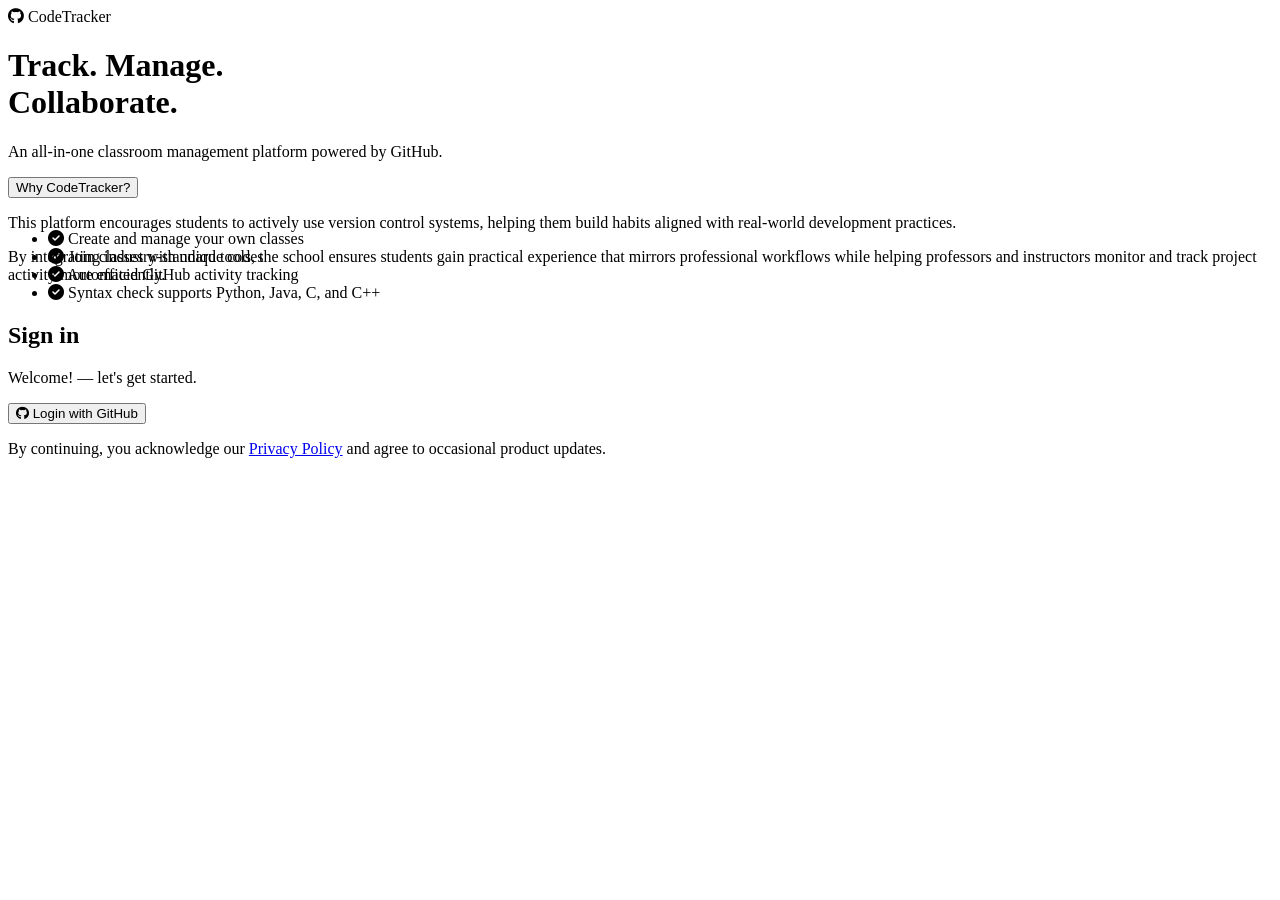
==== index.html @ a5e819ac "adding a langauge restriction python and java" ====
<!DOCTYPE html>
<html lang="en">
<head>
  <meta charset="UTF-8">
  <meta name="viewport" content="width=device-width, initial-scale=1.0">
  <title>CodeTracker — Sign In</title>
  <link rel="icon" type="image/png" href="/frontend/asset/git.png">
  <link rel="stylesheet" href="frontend/css/style.css">
  <link rel="stylesheet" href="https://cdnjs.cloudflare.com/ajax/libs/font-awesome/6.5.0/css/all.min.css">
</head>
<body>
  <div class="login-page">
    <!-- Left panel — branding -->
    <div class="brand-panel">
      <div class="brand-inner">
        <div class="brand-logo">
          <i class="fab fa-github"></i>
          <span>CodeTracker</span>
        </div>
        <h1 class="brand-heading">Track. Manage.<br>Collaborate.</h1>
        <p class="brand-sub">An all-in-one classroom management platform powered by GitHub.</p>
        <section class="platform-note" id="platformNote" data-expanded="false">
          <button class="note-toggle" id="platformNoteToggle" type="button" aria-expanded="false" aria-controls="platformNoteBody">
            <span class="note-title">Why CodeTracker?</span>
            <span class="note-state" aria-hidden="true"></span>
          </button>
          <div class="note-body" id="platformNoteBody" aria-hidden="true">
            <div class="note-body-inner">
              <p>
                This platform encourages students to actively use version control systems, helping them build habits aligned with real-world development practices.
              </p>
              <p>
                By integrating industry-standard tools, the school ensures students gain practical experience that mirrors professional workflows while helping professors and instructors monitor and track project activity more efficiently.
              </p>
            </div>  
          </div>
        </section>
        <ul class="feature-list">
          <li><i class="fa-solid fa-circle-check"></i> Create and manage your own classes</li>
          <li><i class="fa-solid fa-circle-check"></i> Join classes with unique codes</li>
          <li><i class="fa-solid fa-circle-check"></i> Automated GitHub activity tracking</li>
          <li><i class="fa-solid fa-circle-check"></i> Syntax check supports Python, Java, C, and C++</li>
        </ul>
      </div>
    </div>

    <!-- Right panel — sign-in form -->
    <div class="login-container">
      <div class="login-box">
        <h2>Sign in</h2>
        <p class="login-sub">Welcome! — let's get started.</p>

        <button id="githubLogin" class="github-btn">
          <i class="fab fa-github"></i> Login with GitHub
        </button>

        <p class="below">By continuing, you acknowledge our <a class="policy-link" href="/privacy/" target="_self" rel="noopener noreferrer">Privacy Policy</a> and agree to occasional product updates.</p>
      </div>
    </div>
  </div>
  <script src="frontend/script/api-client.js"></script>
  <script src="frontend/script/script.js"></script>
</body>
</html>
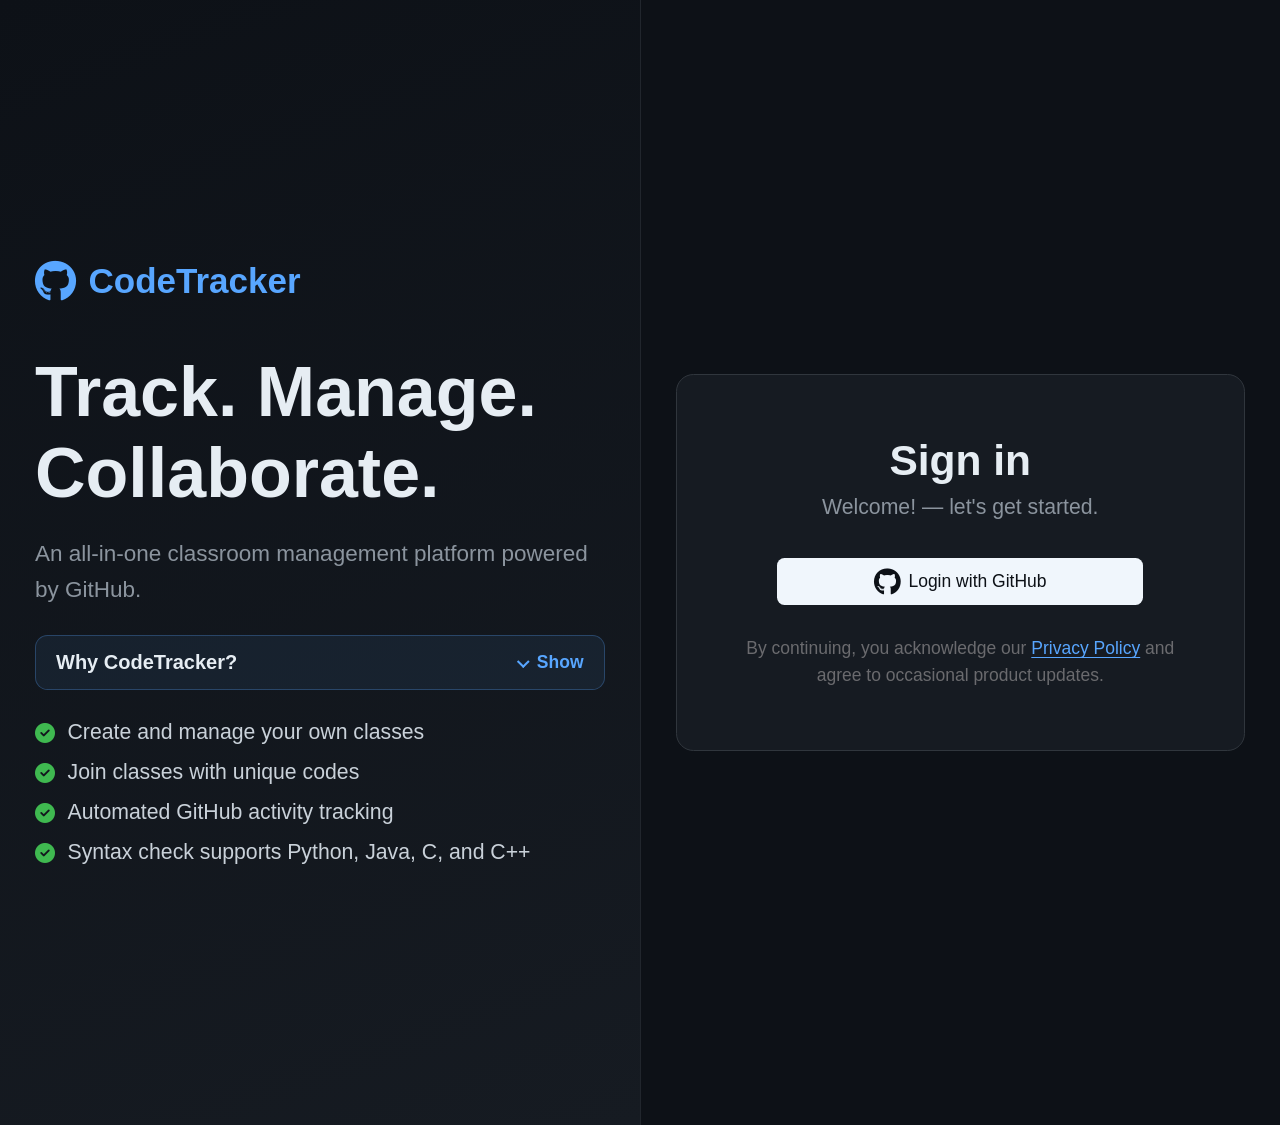
==== commit 3e600805: "Add shared theme variables" ====
--- a/index.html
+++ b/index.html
@@ -5,6 +5,7 @@
   <meta name="viewport" content="width=device-width, initial-scale=1.0">
   <title>CodeTracker — Sign In</title>
   <link rel="icon" type="image/png" href="/frontend/asset/git.png">
+  <link rel="stylesheet" href="frontend/css/theme.css">
   <link rel="stylesheet" href="frontend/css/style.css">
   <link rel="stylesheet" href="https://cdnjs.cloudflare.com/ajax/libs/font-awesome/6.5.0/css/all.min.css">
 </head>
--- a/frontend/css/theme.css
+++ b/frontend/css/theme.css
@@ -0,0 +1,35 @@
+/* Shared colors used across CodeTracker */
+:root {
+  color-scheme: dark;
+
+  --color-page: #0d1117;
+  --color-surface: #161b22;
+  --color-surface-hover: #21262d;
+  --color-border: #30363d;
+
+  --color-text: #c9d1d9;
+  --color-heading: #e6edf3;
+  --color-muted: #8b949e;
+
+  --color-primary: #58a6ff;
+  --color-primary-hover: #79c0ff;
+  --color-success: #3fb950;
+}
+
+/* Light-mode colors */
+html[data-theme="light"] {
+  color-scheme: light;
+
+  --color-page: #f6f8fa;
+  --color-surface: #ffffff;
+  --color-surface-hover: #f0f2f4;
+  --color-border: #d0d7de;
+
+  --color-text: #24292f;
+  --color-heading: #1f2328;
+  --color-muted: #57606a;
+
+  --color-primary: #0969da;
+  --color-primary-hover: #0550ae;
+  --color-success: #1a7f37;
+}
--- a/frontend/css/style.css
+++ b/frontend/css/style.css
@@ -0,0 +1,464 @@
+* {
+    max-width: 100%;
+}
+
+html {
+  overflow-x: hidden;
+  zoom: 1.25;
+}
+/* ── Reset & Base ────────────────────────────────────────────────── */
+*, *::before, *::after { box-sizing: border-box; margin: 0; padding: 0; }
+
+/* Disable drag/highlight text selection across the app */
+* {
+  -webkit-user-select: none;
+  user-select: none;
+}
+
+input, textarea, select, [contenteditable="true"] {
+  -webkit-user-select: text;
+  user-select: text;
+}
+
+body {
+  font-family: -apple-system, BlinkMacSystemFont, 'Segoe UI', Roboto, Oxygen, Ubuntu, Cantarell, sans-serif;
+  background: #0d1117;
+  color: #c9d1d9;
+  min-height: 100vh;
+  font-size: 19px;
+  min-width: 320px;
+  /* ✅ Stop random horizontal scroll on all devices */
+  overflow-x: hidden;
+}
+
+/* ── Page layout — two-panel split ───────────────────────────────── */
+.login-page {
+  display: flex;
+  min-height: 100vh;
+  min-width: 0;
+}
+
+/* ── Left brand panel ────────────────────────────────────────────── */
+.brand-panel {
+  flex: 1;
+  background: linear-gradient(160deg, #0d1117 0%, #161b22 100%);
+  display: flex;
+  align-items: center;
+  justify-content: center;
+  padding: 64px 56px;
+  border-right: 1px solid #21262d;
+  min-width: 0;
+}
+
+.brand-inner { max-width: 560px; }
+
+.brand-logo {
+  display: flex;
+  align-items: center;
+  gap: 10px;
+  font-size: 28px;
+  font-weight: 700;
+  color: #58a6ff;
+  margin-bottom: 40px;
+}
+
+.brand-logo i { font-size: 34px; }
+
+.brand-heading {
+  font-size: 56px;
+  font-weight: 800;
+  line-height: 1.15;
+  color: #e6edf3;
+  margin-bottom: 18px;
+}
+
+.brand-sub {
+  font-size: 18px;
+  color: #8b949e;
+  line-height: 1.6;
+  margin-bottom: 22px;
+}
+
+.platform-note {
+  background: rgba(88, 166, 255, 0.08);
+  border: 1px solid rgba(88, 166, 255, 0.28);
+  border-radius: 10px;
+  padding: 0;
+  margin-bottom: 24px;
+  overflow: hidden;
+}
+
+.note-toggle {
+  appearance: none;
+  width: 100%;
+  background: transparent;
+  border: 0;
+  list-style: none;
+  cursor: pointer;
+  display: flex;
+  align-items: center;
+  justify-content: space-between;
+  gap: 12px;
+  padding: 12px 16px;
+  user-select: none;
+  text-align: left;
+}
+
+.note-toggle:hover {
+  background: rgba(88, 166, 255, 0.06);
+}
+
+.note-toggle:focus-visible {
+  outline: 2px solid #58a6ff;
+  outline-offset: -2px;
+}
+
+.note-title {
+  font-size: 16px;
+  font-weight: 600;
+  color: #e6edf3;
+}
+
+.note-state::after {
+  content: "Show";
+  font-size: 14px;
+  font-weight: 600;
+  color: #58a6ff;
+}
+
+.note-state {
+  display: inline-flex;
+  align-items: center;
+  gap: 8px;
+}
+
+.note-state::before {
+  content: "";
+  width: 7px;
+  height: 7px;
+  border-right: 2px solid #58a6ff;
+  border-bottom: 2px solid #58a6ff;
+  transform: rotate(45deg) translateY(-1px);
+  transition: transform 0.28s ease;
+}
+
+.platform-note[data-expanded="true"] .note-state::after {
+  content: "Hide";
+}
+
+.platform-note[data-expanded="true"] .note-state::before {
+  transform: rotate(225deg) translateY(-1px);
+}
+
+.note-body {
+  max-height: 0;
+  overflow: hidden;
+  transition: max-height 0.28s ease;
+}
+
+.note-body-inner {
+  overflow: hidden;
+  padding: 0 16px 0;
+  border-top: 1px solid rgba(88, 166, 255, 0.2);
+  opacity: 0;
+  transform: translateY(-4px);
+  transition: opacity 0.2s ease, transform 0.28s ease, padding 0.28s ease;
+}
+
+.platform-note[data-expanded="true"] .note-body-inner {
+  opacity: 1;
+  transform: translateY(0);
+  padding: 0 16px 14px;
+}
+
+.note-body-inner p {
+  font-size: 18px;
+  line-height: 1.65;
+  color: #c9d1d9;
+}
+
+.note-body-inner p + p {
+  margin-top: 10px;
+}
+
+.feature-list {
+  list-style: none;
+  display: flex;
+  flex-direction: column;
+  gap: 12px;
+}
+
+.feature-list li {
+  display: flex;
+  align-items: center;
+  gap: 10px;
+  font-size: 17px;
+  color: #c9d1d9;
+}
+
+.feature-list i { color: #3fb950; font-size: 16px; flex-shrink: 0; }
+
+/* ── Right login panel ───────────────────────────────────────────── */
+.login-container {
+  flex: 1;
+  display: flex;
+  align-items: center;
+  justify-content: center;
+  min-width: 0;
+  min-height: 100vh;
+  padding: 64px 40px;
+}
+
+.login-box {
+  width: 100%;
+  max-width: min(520px, calc(100vw - 80px));
+  background: #161b22;
+  border: 1px solid #30363d;
+  border-radius: 14px;
+  padding: 50px 44px;
+  text-align: center;
+  margin: auto;
+}
+
+.login-box h2 {
+  font-size: 34px;
+  font-weight: 700;
+  color: #e6edf3;
+  margin-bottom: 8px;
+}
+
+.login-sub {
+  font-size: 17px;
+  color: #8b949e;
+  margin-bottom: 30px;
+}
+
+/* ── Buttons ─────────────────────────────────────────────────────── */
+.github-btn {
+  display: flex;
+  align-items: center;
+  justify-content: center;
+
+  margin: 0 auto;   /* 👈 THIS centers the button */
+
+  gap: 6px;
+  width: 80%;
+  padding: 8px 12px;
+  background: #f0f6fc;
+  color: #0d1117;
+  border: none;
+  border-radius: 6px;
+  font-size: 14px;
+  font-weight: 500;
+  cursor: pointer;
+  transition: background 0.2s;
+}
+.github-btn i { font-size: 22px; }
+.github-btn:hover { background: #d1d9e0; }
+
+.below {
+  margin-top: 24px;
+  font-size: 14px;
+  color: #b5b1b187;
+  line-height: 1.5;
+}
+
+.policy-link {
+  color: #58a6ff;
+  text-decoration: underline;
+  text-underline-offset: 2px;
+}
+
+.policy-link:hover {
+  color: #79c0ff;
+}
+
+.policy-link:focus-visible {
+  outline: 2px solid #58a6ff;
+  outline-offset: 2px;
+  border-radius: 2px;
+}
+
+/* ── Responsive ──────────────────────────────────────────────────── */
+
+/* Tablet — stack panels */
+/* ── Responsive ──────────────────────────────────────────────────── */
+
+/* ✅ Large tablets / half screen desktop window */
+@media (max-width: 1100px) {
+    .brand-panel {
+        padding: 48px 36px;
+    }
+
+    .brand-heading {
+        font-size: 46px;
+    }
+
+    .login-box {
+        padding: 42px 36px;
+    }
+}
+
+/* ✅ Tablets / small laptops */
+@media (max-width: 900px) {
+  .login-page { flex-direction: column; }
+
+  .brand-panel {
+    border-right: none;
+    border-bottom: 1px solid #21262d;
+    padding: 42px 28px;
+    flex: unset;
+    min-height: auto;
+  }
+
+  .brand-inner { max-width: 100%; text-align: center; }
+
+  .brand-logo {
+    justify-content: center;
+    margin-bottom: 28px;
+  }
+
+  .brand-heading { font-size: 38px; }
+
+  .brand-sub { font-size: 16px; }
+
+  .feature-list { align-items: center; }
+
+  .platform-note {
+    text-align: left;
+    margin-left: auto;
+    margin-right: auto;
+    max-width: 620px;
+  }
+
+  .login-container {
+    padding: 42px 28px;
+    flex: unset;
+    min-height: auto;
+  }
+
+  .login-box {
+    max-width: 520px;
+    padding: 40px 32px;
+  }
+
+  .login-box h2 { font-size: 30px; }
+
+  .login-sub { font-size: 16px; }
+}
+
+@media (max-height: 820px) and (min-width: 901px) {
+  .login-container {
+    min-height: auto;
+    padding-top: 40px;
+    padding-bottom: 40px;
+  }
+
+  .login-box {
+    padding-top: 40px;
+    padding-bottom: 40px;
+  }
+}
+
+/* ✅ Large phones */
+@media (max-width: 620px) {
+    .brand-heading { font-size: 34px; }
+
+    .brand-sub { font-size: 17px; }
+
+    .note-body-inner p {
+        font-size: 17px;
+    }
+
+    .login-box {
+        padding: 36px 28px;
+    }
+
+    .github-btn {
+        width: 100%;
+    }
+}
+
+/* ✅ Small phones */
+@media (max-width: 480px) {
+  .brand-panel { padding: 24px 16px; }
+
+  .brand-logo {
+    font-size: 22px;
+    gap: 8px;
+    margin-bottom: 22px;
+  }
+  .brand-logo i { font-size: 26px; }
+
+  .brand-heading { font-size: 30px; }
+  .brand-sub { font-size: 16px; }
+
+  .feature-list li {
+    font-size: 17px;
+  }
+
+  .note-title { font-size: 16px; }
+  .note-body-inner p { font-size: 16px; }
+
+  .login-container { padding: 32px 16px; }
+
+  .login-box {
+    padding: 30px 20px;
+    border-radius: 12px;
+  }
+
+  .login-box h2 { font-size: 26px; }
+  .login-sub { font-size: 16px; }
+
+  .github-btn {
+      width: 100%;
+      font-size: 16px;
+      padding: 12px 14px;
+      min-height: 48px;
+  }
+
+  .below {
+      font-size: 15px;
+  }
+}
+
+/* ✅ Extra large desktop screens */
+@media (min-width: 1600px) {
+    .brand-inner {
+        max-width: 640px;
+    }
+
+    .brand-heading {
+        font-size: 62px;
+    }
+}
+
+/* Fix ugly glitch when resizing window with note open */
+@media (resize) {
+    .note-body {
+        transition: none;
+    }
+}
+
+/* Fix stupid Safari auto-zoom on tap */
+@media (pointer: coarse) {
+    .github-btn {
+        font-size: 16px;
+    }
+
+    * {
+        touch-action: manipulation;
+    }
+}
+
+/* Safe area support for modern iPhones / Android with notches */
+@supports (padding: max(0px)) {
+    .brand-panel {
+        padding-left: max(28px, env(safe-area-inset-left));
+        padding-right: max(28px, env(safe-area-inset-right));
+    }
+    .login-container {
+        padding-left: max(28px, env(safe-area-inset-left));
+        padding-right: max(28px, env(safe-area-inset-right));
+    }
+}
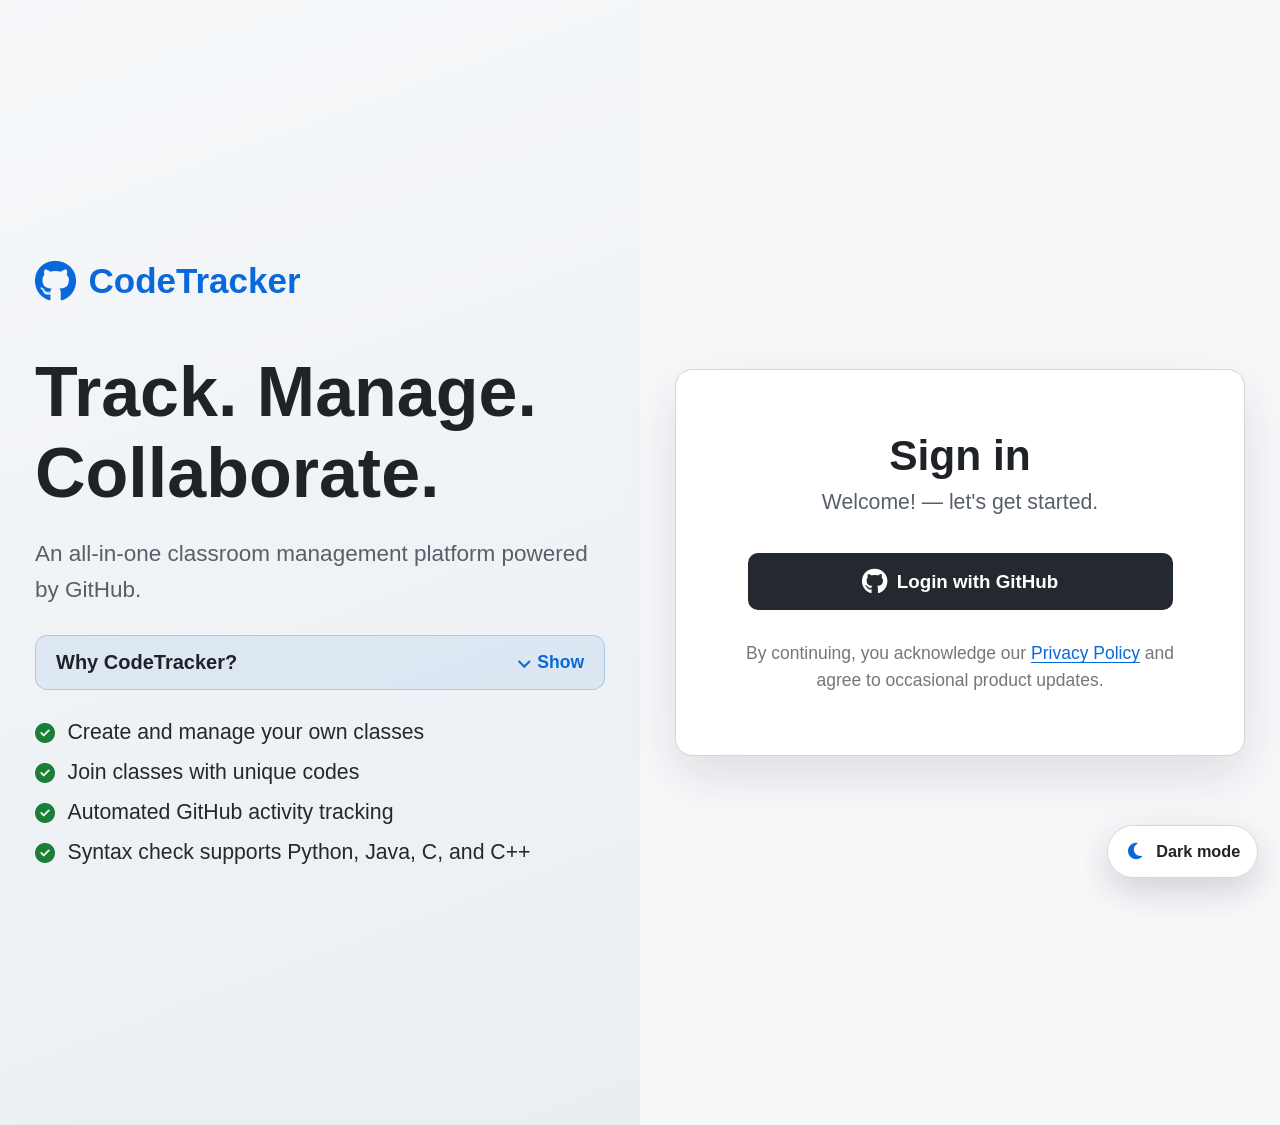
==== commit 5f044012: "Add light and dark themes across frontend" ====
--- a/index.html
+++ b/index.html
@@ -1,15 +1,59 @@
 <!DOCTYPE html>
 <html lang="en">
 <head>
+  <!-- CodeTracker theme: set before paint to prevent flashing -->
+  <script id="codetracker-theme-init">
+    (() => {
+      const key = "codetracker-theme";
+      let saved = null;
+      try { saved = localStorage.getItem(key); } catch (_) {}
+      const system = window.matchMedia("(prefers-color-scheme: light)").matches ? "light" : "dark";
+      document.documentElement.dataset.theme = saved === "light" || saved === "dark" ? saved : system;
+    })();
+  </script>
+
   <meta charset="UTF-8">
   <meta name="viewport" content="width=device-width, initial-scale=1.0">
   <title>CodeTracker — Sign In</title>
   <link rel="icon" type="image/png" href="/frontend/asset/git.png">
-  <link rel="stylesheet" href="frontend/css/theme.css">
-  <link rel="stylesheet" href="frontend/css/style.css">
+
+  <script>
+    (() => {
+      const storageKey = "codetracker-theme";
+      let savedTheme = null;
+
+      try {
+        savedTheme = localStorage.getItem(storageKey);
+      } catch (_) {
+        savedTheme = null;
+      }
+
+      const systemTheme = window.matchMedia("(prefers-color-scheme: light)").matches
+        ? "light"
+        : "dark";
+
+      document.documentElement.dataset.theme =
+        savedTheme === "light" || savedTheme === "dark"
+          ? savedTheme
+          : systemTheme;
+    })();
+  </script>
+<link rel="stylesheet" href="frontend/css/style.css">
   <link rel="stylesheet" href="https://cdnjs.cloudflare.com/ajax/libs/font-awesome/6.5.0/css/all.min.css">
+  <link rel="stylesheet" href="/frontend/css/theme.css" data-codetracker-theme>
 </head>
 <body>
+  <button
+    class="theme-toggle"
+    id="themeToggle"
+    type="button"
+    aria-label="Switch color theme"
+    aria-pressed="false"
+  >
+    <i class="fa-solid fa-sun" id="themeToggleIcon" aria-hidden="true"></i>
+    <span id="themeToggleText">Light mode</span>
+  </button>
+
   <div class="login-page">
     <!-- Left panel — branding -->
     <div class="brand-panel">
@@ -18,13 +62,22 @@
           <i class="fab fa-github"></i>
           <span>CodeTracker</span>
         </div>
+
         <h1 class="brand-heading">Track. Manage.<br>Collaborate.</h1>
         <p class="brand-sub">An all-in-one classroom management platform powered by GitHub.</p>
+
         <section class="platform-note" id="platformNote" data-expanded="false">
-          <button class="note-toggle" id="platformNoteToggle" type="button" aria-expanded="false" aria-controls="platformNoteBody">
+          <button
+            class="note-toggle"
+            id="platformNoteToggle"
+            type="button"
+            aria-expanded="false"
+            aria-controls="platformNoteBody"
+          >
             <span class="note-title">Why CodeTracker?</span>
             <span class="note-state" aria-hidden="true"></span>
           </button>
+
           <div class="note-body" id="platformNoteBody" aria-hidden="true">
             <div class="note-body-inner">
               <p>
@@ -33,9 +86,10 @@
               <p>
                 By integrating industry-standard tools, the school ensures students gain practical experience that mirrors professional workflows while helping professors and instructors monitor and track project activity more efficiently.
               </p>
-            </div>  
+            </div>
           </div>
         </section>
+
         <ul class="feature-list">
           <li><i class="fa-solid fa-circle-check"></i> Create and manage your own classes</li>
           <li><i class="fa-solid fa-circle-check"></i> Join classes with unique codes</li>
@@ -52,14 +106,21 @@
         <p class="login-sub">Welcome! — let's get started.</p>
 
         <button id="githubLogin" class="github-btn">
-          <i class="fab fa-github"></i> Login with GitHub
+          <i class="fab fa-github"></i>
+          <span>Login with GitHub</span>
         </button>
 
-        <p class="below">By continuing, you acknowledge our <a class="policy-link" href="/privacy/" target="_self" rel="noopener noreferrer">Privacy Policy</a> and agree to occasional product updates.</p>
+        <p class="below">
+          By continuing, you acknowledge our
+          <a class="policy-link" href="/privacy/" target="_self" rel="noopener noreferrer">Privacy Policy</a>
+          and agree to occasional product updates.
+        </p>
       </div>
     </div>
   </div>
+
   <script src="frontend/script/api-client.js"></script>
-  <script src="frontend/script/script.js"></script>
+<script src="frontend/script/script.js"></script>
+  <script src="/frontend/script/theme.js" data-codetracker-theme></script>
 </body>
 </html>
--- a/frontend/css/style.css
+++ b/frontend/css/style.css
@@ -1,13 +1,20 @@
 * {
-    max-width: 100%;
+  max-width: 100%;
 }
 
 html {
   overflow-x: hidden;
   zoom: 1.25;
 }
+
 /* ── Reset & Base ────────────────────────────────────────────────── */
-*, *::before, *::after { box-sizing: border-box; margin: 0; padding: 0; }
+*,
+*::before,
+*::after {
+  box-sizing: border-box;
+  margin: 0;
+  padding: 0;
+}
 
 /* Disable drag/highlight text selection across the app */
 * {
@@ -15,129 +22,187 @@
   user-select: none;
 }
 
-input, textarea, select, [contenteditable="true"] {
+input,
+textarea,
+select,
+[contenteditable="true"] {
   -webkit-user-select: text;
   user-select: text;
 }
 
 body {
-  font-family: -apple-system, BlinkMacSystemFont, 'Segoe UI', Roboto, Oxygen, Ubuntu, Cantarell, sans-serif;
-  background: #0d1117;
-  color: #c9d1d9;
+  min-width: 320px;
   min-height: 100vh;
+  overflow-x: hidden;
+  background: var(--color-page);
+  color: var(--color-text);
+  font-family: -apple-system, BlinkMacSystemFont, "Segoe UI", Roboto, Oxygen, Ubuntu, Cantarell, sans-serif;
   font-size: 19px;
-  min-width: 320px;
-  /* ✅ Stop random horizontal scroll on all devices */
-  overflow-x: hidden;
+  transition: background-color 0.2s ease, color 0.2s ease;
+}
+
+button,
+a {
+  -webkit-tap-highlight-color: transparent;
+}
+
+/* ── Theme toggle ────────────────────────────────────────────────── */
+.theme-toggle {
+  position: fixed;
+  top: 18px;
+  right: 18px;
+  z-index: 20;
+  display: inline-flex;
+  align-items: center;
+  justify-content: center;
+  gap: 8px;
+  min-height: 42px;
+  padding: 9px 13px;
+  border: 1px solid var(--color-border);
+  border-radius: 999px;
+  background: var(--color-toggle-background);
+  box-shadow: var(--shadow-toggle);
+  color: var(--color-heading);
+  font: inherit;
+  font-size: 13px;
+  font-weight: 650;
+  cursor: pointer;
+  backdrop-filter: blur(12px);
+  -webkit-backdrop-filter: blur(12px);
+  transition: background-color 0.2s ease, border-color 0.2s ease, transform 0.2s ease;
+}
+
+.theme-toggle:hover {
+  background: var(--color-toggle-hover);
+  transform: translateY(-1px);
+}
+
+.theme-toggle:active {
+  transform: translateY(0);
+}
+
+.theme-toggle:focus-visible {
+  outline: 3px solid var(--color-focus);
+  outline-offset: 3px;
+}
+
+.theme-toggle i {
+  width: 16px;
+  font-size: 15px;
+  color: var(--color-primary);
 }
 
 /* ── Page layout — two-panel split ───────────────────────────────── */
 .login-page {
   display: flex;
+  min-width: 0;
   min-height: 100vh;
-  min-width: 0;
 }
 
 /* ── Left brand panel ────────────────────────────────────────────── */
 .brand-panel {
+  display: flex;
   flex: 1;
-  background: linear-gradient(160deg, #0d1117 0%, #161b22 100%);
-  display: flex;
   align-items: center;
   justify-content: center;
+  min-width: 0;
   padding: 64px 56px;
-  border-right: 1px solid #21262d;
-  min-width: 0;
-}
-
-.brand-inner { max-width: 560px; }
+  border-right: 1px solid var(--color-border-soft);
+  background: linear-gradient(160deg, var(--color-brand-start) 0%, var(--color-brand-end) 100%);
+  transition: background 0.2s ease, border-color 0.2s ease;
+}
+
+.brand-inner {
+  max-width: 560px;
+}
 
 .brand-logo {
   display: flex;
   align-items: center;
   gap: 10px;
+  margin-bottom: 40px;
+  color: var(--color-primary);
   font-size: 28px;
   font-weight: 700;
-  color: #58a6ff;
-  margin-bottom: 40px;
-}
-
-.brand-logo i { font-size: 34px; }
+}
+
+.brand-logo i {
+  font-size: 34px;
+}
 
 .brand-heading {
+  margin-bottom: 18px;
+  color: var(--color-heading);
   font-size: 56px;
   font-weight: 800;
   line-height: 1.15;
-  color: #e6edf3;
-  margin-bottom: 18px;
 }
 
 .brand-sub {
+  margin-bottom: 22px;
+  color: var(--color-muted);
   font-size: 18px;
-  color: #8b949e;
   line-height: 1.6;
-  margin-bottom: 22px;
 }
 
 .platform-note {
-  background: rgba(88, 166, 255, 0.08);
-  border: 1px solid rgba(88, 166, 255, 0.28);
-  border-radius: 10px;
-  padding: 0;
   margin-bottom: 24px;
   overflow: hidden;
+  border: 1px solid var(--color-note-border);
+  border-radius: 10px;
+  background: var(--color-note-background);
+  transition: background-color 0.2s ease, border-color 0.2s ease;
 }
 
 .note-toggle {
-  appearance: none;
-  width: 100%;
-  background: transparent;
-  border: 0;
-  list-style: none;
-  cursor: pointer;
   display: flex;
   align-items: center;
   justify-content: space-between;
   gap: 12px;
+  width: 100%;
   padding: 12px 16px;
-  user-select: none;
+  border: 0;
+  background: transparent;
+  color: inherit;
   text-align: left;
+  cursor: pointer;
+  appearance: none;
 }
 
 .note-toggle:hover {
-  background: rgba(88, 166, 255, 0.06);
+  background: var(--color-note-hover);
 }
 
 .note-toggle:focus-visible {
-  outline: 2px solid #58a6ff;
+  outline: 2px solid var(--color-focus);
   outline-offset: -2px;
 }
 
 .note-title {
+  color: var(--color-heading);
   font-size: 16px;
   font-weight: 600;
-  color: #e6edf3;
+}
+
+.note-state {
+  display: inline-flex;
+  align-items: center;
+  gap: 8px;
 }
 
 .note-state::after {
   content: "Show";
+  color: var(--color-primary);
   font-size: 14px;
   font-weight: 600;
-  color: #58a6ff;
-}
-
-.note-state {
-  display: inline-flex;
-  align-items: center;
-  gap: 8px;
 }
 
 .note-state::before {
   content: "";
   width: 7px;
   height: 7px;
-  border-right: 2px solid #58a6ff;
-  border-bottom: 2px solid #58a6ff;
+  border-right: 2px solid var(--color-primary);
+  border-bottom: 2px solid var(--color-primary);
   transform: rotate(45deg) translateY(-1px);
   transition: transform 0.28s ease;
 }
@@ -158,23 +223,23 @@
 
 .note-body-inner {
   overflow: hidden;
-  padding: 0 16px 0;
-  border-top: 1px solid rgba(88, 166, 255, 0.2);
+  padding: 0 16px;
+  border-top: 1px solid var(--color-note-divider);
   opacity: 0;
   transform: translateY(-4px);
   transition: opacity 0.2s ease, transform 0.28s ease, padding 0.28s ease;
 }
 
 .platform-note[data-expanded="true"] .note-body-inner {
+  padding: 0 16px 14px;
   opacity: 1;
   transform: translateY(0);
-  padding: 0 16px 14px;
 }
 
 .note-body-inner p {
+  color: var(--color-text);
   font-size: 18px;
   line-height: 1.65;
-  color: #c9d1d9;
 }
 
 .note-body-inner p + p {
@@ -182,55 +247,63 @@
 }
 
 .feature-list {
-  list-style: none;
   display: flex;
   flex-direction: column;
   gap: 12px;
+  list-style: none;
 }
 
 .feature-list li {
   display: flex;
   align-items: center;
   gap: 10px;
+  color: var(--color-text);
   font-size: 17px;
-  color: #c9d1d9;
-}
-
-.feature-list i { color: #3fb950; font-size: 16px; flex-shrink: 0; }
+}
+
+.feature-list i {
+  flex-shrink: 0;
+  color: var(--color-success);
+  font-size: 16px;
+}
 
 /* ── Right login panel ───────────────────────────────────────────── */
 .login-container {
+  display: flex;
   flex: 1;
-  display: flex;
   align-items: center;
   justify-content: center;
   min-width: 0;
   min-height: 100vh;
   padding: 64px 40px;
+  background: var(--color-page);
+  transition: background-color 0.2s ease;
 }
 
 .login-box {
   width: 100%;
   max-width: min(520px, calc(100vw - 80px));
-  background: #161b22;
-  border: 1px solid #30363d;
+  margin: auto;
+  padding: 50px 44px;
+  border: 1px solid var(--color-border);
   border-radius: 14px;
-  padding: 50px 44px;
+  background: var(--color-surface);
+  box-shadow: var(--shadow-card);
   text-align: center;
-  margin: auto;
+  transition: background-color 0.2s ease, border-color 0.2s ease, box-shadow 0.2s ease;
 }
 
 .login-box h2 {
+  margin-bottom: 8px;
+  color: var(--color-heading);
   font-size: 34px;
   font-weight: 700;
-  color: #e6edf3;
-  margin-bottom: 8px;
 }
 
 .login-sub {
+  margin-bottom: 30px;
+  color: var(--color-muted);
   font-size: 17px;
-  color: #8b949e;
-  margin-bottom: 30px;
 }
 
 /* ── Buttons ─────────────────────────────────────────────────────── */
@@ -238,103 +311,129 @@
   display: flex;
   align-items: center;
   justify-content: center;
-
-  margin: 0 auto;   /* 👈 THIS centers the button */
-
-  gap: 6px;
-  width: 80%;
-  padding: 8px 12px;
-  background: #f0f6fc;
-  color: #0d1117;
-  border: none;
-  border-radius: 6px;
-  font-size: 14px;
-  font-weight: 500;
+  gap: 8px;
+  width: min(100%, 340px);
+  min-height: 46px;
+  margin: 0 auto;
+  padding: 11px 16px;
+  border: 1px solid transparent;
+  border-radius: 8px;
+  background: var(--color-button-background);
+  color: var(--color-button-text);
+  font-size: 15px;
+  font-weight: 650;
   cursor: pointer;
-  transition: background 0.2s;
-}
-.github-btn i { font-size: 22px; }
-.github-btn:hover { background: #d1d9e0; }
+  transition: background-color 0.2s ease, transform 0.2s ease, opacity 0.2s ease;
+}
+
+.github-btn i {
+  font-size: 21px;
+}
+
+.github-btn:hover {
+  background: var(--color-button-hover);
+  transform: translateY(-1px);
+}
+
+.github-btn:active {
+  transform: translateY(0);
+}
+
+.github-btn:focus-visible {
+  outline: 3px solid var(--color-focus);
+  outline-offset: 3px;
+}
+
+.github-btn:disabled {
+  cursor: wait;
+  opacity: 0.65;
+  transform: none;
+}
 
 .below {
   margin-top: 24px;
+  color: var(--color-subtle-text);
   font-size: 14px;
-  color: #b5b1b187;
   line-height: 1.5;
 }
 
 .policy-link {
-  color: #58a6ff;
+  color: var(--color-primary);
   text-decoration: underline;
   text-underline-offset: 2px;
 }
 
 .policy-link:hover {
-  color: #79c0ff;
+  color: var(--color-primary-hover);
 }
 
 .policy-link:focus-visible {
-  outline: 2px solid #58a6ff;
+  border-radius: 2px;
+  outline: 2px solid var(--color-focus);
   outline-offset: 2px;
-  border-radius: 2px;
 }
 
 /* ── Responsive ──────────────────────────────────────────────────── */
-
-/* Tablet — stack panels */
-/* ── Responsive ──────────────────────────────────────────────────── */
-
-/* ✅ Large tablets / half screen desktop window */
 @media (max-width: 1100px) {
-    .brand-panel {
-        padding: 48px 36px;
-    }
-
-    .brand-heading {
-        font-size: 46px;
-    }
-
-    .login-box {
-        padding: 42px 36px;
-    }
-}
-
-/* ✅ Tablets / small laptops */
+  .brand-panel {
+    padding: 48px 36px;
+  }
+
+  .brand-heading {
+    font-size: 46px;
+  }
+
+  .login-box {
+    padding: 42px 36px;
+  }
+}
+
 @media (max-width: 900px) {
-  .login-page { flex-direction: column; }
+  .login-page {
+    flex-direction: column;
+  }
 
   .brand-panel {
-    border-right: none;
-    border-bottom: 1px solid #21262d;
-    padding: 42px 28px;
     flex: unset;
     min-height: auto;
-  }
-
-  .brand-inner { max-width: 100%; text-align: center; }
+    padding: 70px 28px 42px;
+    border-right: none;
+    border-bottom: 1px solid var(--color-border-soft);
+  }
+
+  .brand-inner {
+    max-width: 100%;
+    text-align: center;
+  }
 
   .brand-logo {
     justify-content: center;
     margin-bottom: 28px;
   }
 
-  .brand-heading { font-size: 38px; }
-
-  .brand-sub { font-size: 16px; }
-
-  .feature-list { align-items: center; }
+  .brand-heading {
+    font-size: 38px;
+  }
+
+  .brand-sub {
+    font-size: 16px;
+  }
+
+  .feature-list {
+    align-items: center;
+  }
 
   .platform-note {
+    max-width: 620px;
+    margin-right: auto;
+    margin-left: auto;
     text-align: left;
-    margin-left: auto;
-    margin-right: auto;
-    max-width: 620px;
   }
 
   .login-container {
-    padding: 42px 28px;
     flex: unset;
     min-height: auto;
+    padding: 42px 28px;
   }
 
   .login-box {
@@ -342,9 +441,13 @@
     padding: 40px 32px;
   }
 
-  .login-box h2 { font-size: 30px; }
-
-  .login-sub { font-size: 16px; }
+  .login-box h2 {
+    font-size: 30px;
+  }
+
+  .login-sub {
+    font-size: 16px;
+  }
 }
 
 @media (max-height: 820px) and (min-width: 901px) {
@@ -360,105 +463,144 @@
   }
 }
 
-/* ✅ Large phones */
 @media (max-width: 620px) {
-    .brand-heading { font-size: 34px; }
-
-    .brand-sub { font-size: 17px; }
-
-    .note-body-inner p {
-        font-size: 17px;
-    }
-
-    .login-box {
-        padding: 36px 28px;
-    }
-
-    .github-btn {
-        width: 100%;
-    }
-}
-
-/* ✅ Small phones */
+  .theme-toggle {
+    top: 12px;
+    right: 12px;
+  }
+
+  .brand-heading {
+    font-size: 34px;
+  }
+
+  .brand-sub,
+  .note-body-inner p {
+    font-size: 17px;
+  }
+
+  .login-box {
+    padding: 36px 28px;
+  }
+
+  .github-btn {
+    width: 100%;
+  }
+}
+
 @media (max-width: 480px) {
-  .brand-panel { padding: 24px 16px; }
+  .theme-toggle span {
+    position: absolute;
+    width: 1px;
+    height: 1px;
+    overflow: hidden;
+    clip: rect(0 0 0 0);
+    clip-path: inset(50%);
+    white-space: nowrap;
+  }
+
+  .theme-toggle {
+    width: 42px;
+    padding: 9px;
+  }
+
+  .brand-panel {
+    padding: 64px 16px 24px;
+  }
 
   .brand-logo {
-    font-size: 22px;
     gap: 8px;
     margin-bottom: 22px;
-  }
-  .brand-logo i { font-size: 26px; }
-
-  .brand-heading { font-size: 30px; }
-  .brand-sub { font-size: 16px; }
+    font-size: 22px;
+  }
+
+  .brand-logo i {
+    font-size: 26px;
+  }
+
+  .brand-heading {
+    font-size: 30px;
+  }
+
+  .brand-sub,
+  .note-body-inner p {
+    font-size: 16px;
+  }
 
   .feature-list li {
     font-size: 17px;
   }
 
-  .note-title { font-size: 16px; }
-  .note-body-inner p { font-size: 16px; }
-
-  .login-container { padding: 32px 16px; }
+  .note-title {
+    font-size: 16px;
+  }
+
+  .login-container {
+    padding: 32px 16px;
+  }
 
   .login-box {
     padding: 30px 20px;
     border-radius: 12px;
   }
 
-  .login-box h2 { font-size: 26px; }
-  .login-sub { font-size: 16px; }
+  .login-box h2 {
+    font-size: 26px;
+  }
+
+  .login-sub {
+    font-size: 16px;
+  }
 
   .github-btn {
-      width: 100%;
-      font-size: 16px;
-      padding: 12px 14px;
-      min-height: 48px;
+    min-height: 48px;
+    padding: 12px 14px;
+    font-size: 16px;
   }
 
   .below {
-      font-size: 15px;
-  }
-}
-
-/* ✅ Extra large desktop screens */
+    font-size: 15px;
+  }
+}
+
 @media (min-width: 1600px) {
-    .brand-inner {
-        max-width: 640px;
-    }
-
-    .brand-heading {
-        font-size: 62px;
-    }
-}
-
-/* Fix ugly glitch when resizing window with note open */
-@media (resize) {
-    .note-body {
-        transition: none;
-    }
-}
-
-/* Fix stupid Safari auto-zoom on tap */
+  .brand-inner {
+    max-width: 640px;
+  }
+
+  .brand-heading {
+    font-size: 62px;
+  }
+}
+
 @media (pointer: coarse) {
-    .github-btn {
-        font-size: 16px;
-    }
-
-    * {
-        touch-action: manipulation;
-    }
-}
-
-/* Safe area support for modern iPhones / Android with notches */
+  .github-btn {
+    font-size: 16px;
+  }
+
+  * {
+    touch-action: manipulation;
+  }
+}
+
+@media (prefers-reduced-motion: reduce) {
+  *,
+  *::before,
+  *::after {
+    scroll-behavior: auto !important;
+    transition-duration: 0.01ms !important;
+    animation-duration: 0.01ms !important;
+    animation-iteration-count: 1 !important;
+  }
+}
+
 @supports (padding: max(0px)) {
-    .brand-panel {
-        padding-left: max(28px, env(safe-area-inset-left));
-        padding-right: max(28px, env(safe-area-inset-right));
-    }
-    .login-container {
-        padding-left: max(28px, env(safe-area-inset-left));
-        padding-right: max(28px, env(safe-area-inset-right));
-    }
-}
+  .brand-panel {
+    padding-left: max(28px, env(safe-area-inset-left));
+    padding-right: max(28px, env(safe-area-inset-right));
+  }
+
+  .login-container {
+    padding-left: max(28px, env(safe-area-inset-left));
+    padding-right: max(28px, env(safe-area-inset-right));
+  }
+}
--- a/frontend/css/theme.css
+++ b/frontend/css/theme.css
@@ -1,35 +1,454 @@
-/* Shared colors used across CodeTracker */
-:root {
+/* ================================================================
+   CodeTracker shared light/dark theme
+   Loaded after each page's existing stylesheet.
+================================================================ */
+
+:root,
+html[data-theme="dark"] {
   color-scheme: dark;
 
   --color-page: #0d1117;
+  --color-page-deep: #010409;
   --color-surface: #161b22;
+  --color-surface-raised: #1c2128;
   --color-surface-hover: #21262d;
+  --color-surface-inset: #0d1117;
   --color-border: #30363d;
+  --color-border-strong: #484f58;
 
   --color-text: #c9d1d9;
   --color-heading: #e6edf3;
   --color-muted: #8b949e;
+  --color-subtle: #6e7681;
+  --color-subtle-text: rgba(201, 209, 217, 0.62);
 
   --color-primary: #58a6ff;
   --color-primary-hover: #79c0ff;
+  --color-primary-strong: #1f6feb;
+  --color-primary-soft: rgba(88, 166, 255, 0.14);
+  --color-primary-border: rgba(88, 166, 255, 0.32);
+
   --color-success: #3fb950;
-}
-
-/* Light-mode colors */
+  --color-success-strong: #238636;
+  --color-success-soft: rgba(63, 185, 80, 0.13);
+  --color-danger: #f85149;
+  --color-danger-soft: rgba(248, 81, 73, 0.12);
+  --color-warning: #d29922;
+  --color-attention: #f0883e;
+
+  --color-control: #0d1117;
+  --color-control-hover: #21262d;
+  --color-button-background: #f0f6fc;
+  --color-button-text: #0d1117;
+  --color-button-hover: #d1d9e0;
+  --color-overlay: rgba(1, 4, 9, 0.74);
+
+  --color-brand-start: #0d1117;
+  --color-brand-end: #161b22;
+  --color-note-background: rgba(88, 166, 255, 0.08);
+  --color-note-border: rgba(88, 166, 255, 0.28);
+  --color-note-hover: rgba(88, 166, 255, 0.06);
+  --color-note-divider: rgba(88, 166, 255, 0.20);
+  --color-toggle-background: rgba(22, 27, 34, 0.94);
+  --color-toggle-hover: #21262d;
+
+  --shadow-card: 0 18px 48px rgba(0, 0, 0, 0.28);
+  --shadow-floating: 0 10px 30px rgba(0, 0, 0, 0.30);
+}
+
 html[data-theme="light"] {
   color-scheme: light;
 
   --color-page: #f6f8fa;
+  --color-page-deep: #eef1f4;
   --color-surface: #ffffff;
+  --color-surface-raised: #f6f8fa;
   --color-surface-hover: #f0f2f4;
+  --color-surface-inset: #f6f8fa;
   --color-border: #d0d7de;
+  --color-border-strong: #afb8c1;
 
   --color-text: #24292f;
   --color-heading: #1f2328;
   --color-muted: #57606a;
+  --color-subtle: #6e7781;
+  --color-subtle-text: rgba(36, 41, 47, 0.64);
 
   --color-primary: #0969da;
   --color-primary-hover: #0550ae;
+  --color-primary-strong: #0969da;
+  --color-primary-soft: rgba(9, 105, 218, 0.10);
+  --color-primary-border: rgba(9, 105, 218, 0.30);
+
   --color-success: #1a7f37;
-}+  --color-success-strong: #1f883d;
+  --color-success-soft: rgba(26, 127, 55, 0.10);
+  --color-danger: #cf222e;
+  --color-danger-soft: rgba(207, 34, 46, 0.09);
+  --color-warning: #9a6700;
+  --color-attention: #bc4c00;
+
+  --color-control: #ffffff;
+  --color-control-hover: #f6f8fa;
+  --color-button-background: #24292f;
+  --color-button-text: #ffffff;
+  --color-button-hover: #1f2328;
+  --color-overlay: rgba(31, 35, 40, 0.42);
+
+  --color-brand-start: #f6f8fa;
+  --color-brand-end: #eaeef2;
+  --color-note-background: rgba(9, 105, 218, 0.08);
+  --color-note-border: rgba(9, 105, 218, 0.25);
+  --color-note-hover: rgba(9, 105, 218, 0.07);
+  --color-note-divider: rgba(9, 105, 218, 0.18);
+  --color-toggle-background: rgba(255, 255, 255, 0.96);
+  --color-toggle-hover: #f0f2f4;
+
+  --shadow-card: 0 16px 40px rgba(31, 35, 40, 0.12);
+  --shadow-floating: 0 10px 28px rgba(31, 35, 40, 0.18);
+}
+
+/* Aliases for the existing page-specific design systems. */
+:root {
+  --bg-base: var(--color-page);
+  --bg-overlay: var(--color-surface);
+  --bg-inset: var(--color-page-deep);
+  --bg-subtle: var(--color-surface-raised);
+  --border: var(--color-border);
+  --border-muted: var(--color-surface-hover);
+  --fg: var(--color-heading);
+  --fg-muted: var(--color-muted);
+  --fg-subtle: var(--color-subtle);
+  --accent: var(--color-primary);
+  --accent-dim: var(--color-primary-soft);
+  --accent-border: var(--color-primary-border);
+  --accent-dark: var(--color-primary-strong);
+  --success: var(--color-success);
+  --success-dim: var(--color-success-soft);
+  --danger: var(--color-danger);
+  --danger-dim: var(--color-danger-soft);
+  --warning: var(--color-warning);
+  --attention: var(--color-attention);
+
+  --bg: var(--color-page);
+  --deep: var(--color-page-deep);
+  --panel: var(--color-surface);
+  --field: var(--color-control);
+  --text: var(--color-heading);
+  --muted: var(--color-muted);
+  --line: var(--color-border);
+  --accent-hover: var(--color-primary-hover);
+  --accent-soft: var(--color-primary-soft);
+  --error: var(--color-danger);
+
+  --bg-dark: var(--color-page-deep);
+  --bg-card: var(--color-surface);
+  --bg-input: var(--color-control);
+  --bg-elevated: var(--color-surface-raised);
+  --border-strong: var(--color-border-strong);
+  --text-primary: var(--color-heading);
+  --text-secondary: var(--color-muted);
+  --accent-blue: var(--color-primary);
+  --accent-green: var(--color-success);
+  --accent-red: var(--color-danger);
+  --accent-yellow: var(--color-warning);
+  --accent-purple: #8250df;
+}
+
+/* Smooth theme changes without slowing normal interaction. */
+body,
+header,
+section,
+main,
+aside,
+div,
+button,
+input,
+textarea,
+select,
+a {
+  transition-property: background-color, border-color, color, box-shadow;
+  transition-duration: 160ms;
+  transition-timing-function: ease;
+}
+
+body {
+  background-color: var(--color-page) !important;
+  color: var(--color-text) !important;
+}
+
+::selection {
+  color: var(--color-heading);
+  background: var(--color-primary-soft);
+}
+
+::-webkit-scrollbar-thumb {
+  background: var(--color-border) !important;
+}
+
+h1, h2, h3, h4, h5, h6,
+.header-label,
+.section-title,
+.section-heading,
+.students-title,
+.activity-title,
+.modal-header h2,
+.form-header h2 {
+  color: var(--color-heading) !important;
+}
+
+p, li, td, th, label, legend,
+.meta-label,
+.stat-label,
+.students-subtitle,
+.welcome-subtitle,
+.empty-state,
+.announcement-meta-row {
+  border-color: var(--color-border);
+}
+
+a:not(.btn) {
+  color: var(--color-primary);
+}
+
+a:not(.btn):hover {
+  color: var(--color-primary-hover);
+}
+
+input:not([type="checkbox"]):not([type="radio"]):not([type="range"]),
+textarea,
+select {
+  background-color: var(--color-control) !important;
+  border-color: var(--color-border) !important;
+  color: var(--color-heading) !important;
+}
+
+input::placeholder,
+textarea::placeholder {
+  color: var(--color-muted) !important;
+  opacity: 1;
+}
+
+input:focus,
+textarea:focus,
+select:focus,
+button:focus-visible,
+a:focus-visible {
+  outline-color: var(--color-primary) !important;
+}
+
+select option {
+  background: var(--color-surface);
+  color: var(--color-heading);
+}
+
+/* Common CodeTracker surfaces. */
+:where(
+  .dashboard-header,
+  .header,
+  .profile-dropdown,
+  .professor-dropdown,
+  .dropdown-menu,
+  .modal-content,
+  .section,
+  .students-section,
+  .activity-section,
+  .form-panel,
+  .stat-card,
+  .class-card,
+  .assignment-card,
+  .announcement-card,
+  .announcements-section,
+  .input-section,
+  .card
+) {
+  background-color: var(--color-surface) !important;
+  border-color: var(--color-border) !important;
+}
+
+:where(
+  .profile-dropdown,
+  .professor-dropdown,
+  .dropdown-menu,
+  .modal-content,
+  .form-panel,
+  .stat-card,
+  .class-card,
+  .assignment-card,
+  .announcement-card,
+  .announcements-section,
+  .input-section,
+  .card
+) {
+  box-shadow: var(--shadow-card);
+}
+
+.modal {
+  background-color: var(--color-overlay) !important;
+}
+
+:where(.btn-secondary, .btn.cancel, .tab-button, .tab-btn, .tracked-filter-btn, .filter-select, .dropdown-btn) {
+  background-color: var(--color-surface-hover) !important;
+  border-color: var(--color-border) !important;
+  color: var(--color-text) !important;
+}
+
+:where(.btn-secondary, .btn.cancel, .tab-button, .tab-btn, .tracked-filter-btn, .dropdown-btn):hover {
+  background-color: var(--color-border) !important;
+  color: var(--color-heading) !important;
+}
+
+/* Floating theme control. theme.js creates it when a page has none. */
+.theme-toggle {
+  position: fixed;
+  top: auto !important;
+  left: auto !important;
+  right: max(18px, env(safe-area-inset-right));
+  bottom: max(18px, env(safe-area-inset-bottom));
+  width: auto !important;
+  height: auto !important;
+  max-width: max-content;
+  z-index: 10050;
+  display: inline-flex;
+  align-items: center;
+  justify-content: center;
+  gap: 8px;
+  min-height: 42px;
+  padding: 9px 13px;
+  border: 1px solid var(--color-border);
+  border-radius: 999px;
+  background: var(--color-toggle-background);
+  color: var(--color-heading);
+  box-shadow: var(--shadow-floating);
+  font: 650 13px/1 -apple-system, BlinkMacSystemFont, "Segoe UI", sans-serif;
+  cursor: pointer;
+  backdrop-filter: blur(12px);
+  -webkit-backdrop-filter: blur(12px);
+}
+
+.theme-toggle:hover {
+  background: var(--color-toggle-hover);
+  transform: translateY(-1px);
+}
+
+.theme-toggle:active {
+  transform: translateY(0);
+}
+
+.theme-toggle:focus-visible {
+  outline: 3px solid var(--color-primary);
+  outline-offset: 2px;
+}
+
+.theme-toggle__icon,
+.theme-toggle i {
+  width: 18px;
+  color: var(--color-primary);
+  font-size: 15px;
+  text-align: center;
+}
+
+/* Login page. */
+.brand-panel {
+  background: linear-gradient(160deg, var(--color-brand-start), var(--color-brand-end)) !important;
+  border-color: var(--color-border) !important;
+}
+
+.login-container {
+  background: var(--color-page) !important;
+}
+
+.login-box {
+  background: var(--color-surface) !important;
+  border-color: var(--color-border) !important;
+  box-shadow: var(--shadow-card);
+}
+
+/* Onboarding page. */
+.onboarding-aside {
+  background: var(--color-page-deep) !important;
+  border-color: var(--color-border) !important;
+}
+
+.brand-name,
+.aside-copy h1,
+.visual-code,
+.section-label,
+.upload-title {
+  color: var(--color-heading) !important;
+}
+
+.workspace-visual {
+  background: var(--color-surface) !important;
+  border-color: var(--color-border) !important;
+  box-shadow: var(--shadow-card) !important;
+}
+
+.visual-toolbar,
+.visual-activity {
+  border-color: var(--color-border) !important;
+}
+
+.activity-bars i,
+.avatar {
+  background: var(--color-surface-hover) !important;
+}
+
+/* Syntax analyzer uses an inline variable system. */
+html[data-theme="light"] body {
+  background-image: radial-gradient(circle at top, rgba(9, 105, 218, 0.07), transparent 28%) !important;
+}
+
+html[data-theme="light"] .results-section {
+  background: linear-gradient(180deg, var(--color-surface), var(--color-surface-raised)) !important;
+}
+
+html[data-theme="light"] .brand-icon {
+  background: linear-gradient(145deg, rgba(9, 105, 218, 0.14), rgba(130, 80, 223, 0.08)), var(--color-surface) !important;
+}
+
+html[data-theme="light"] .supported-badge {
+  color: var(--color-heading) !important;
+}
+
+/* Chatbot follows the selected theme too. */
+#chatbot-window,
+#chatbot-input-area,
+.bot-message {
+  background: var(--color-surface) !important;
+  border-color: var(--color-border) !important;
+  color: var(--color-text) !important;
+}
+
+#chatbot-messages,
+#chatbot-input {
+  background: var(--color-control) !important;
+  border-color: var(--color-border) !important;
+  color: var(--color-heading) !important;
+}
+
+#chatbot-window {
+  box-shadow: var(--shadow-floating) !important;
+}
+
+@media (max-width: 560px) {
+  .theme-toggle {
+    width: 44px;
+    min-width: 44px;
+    height: 44px;
+    padding: 0;
+  }
+
+  .theme-toggle span:not(.theme-toggle__icon) {
+    display: none;
+  }
+}
+
+@media (prefers-reduced-motion: reduce) {
+  *, *::before, *::after {
+    scroll-behavior: auto !important;
+    transition-duration: 0.01ms !important;
+    animation-duration: 0.01ms !important;
+    animation-iteration-count: 1 !important;
+  }
+}
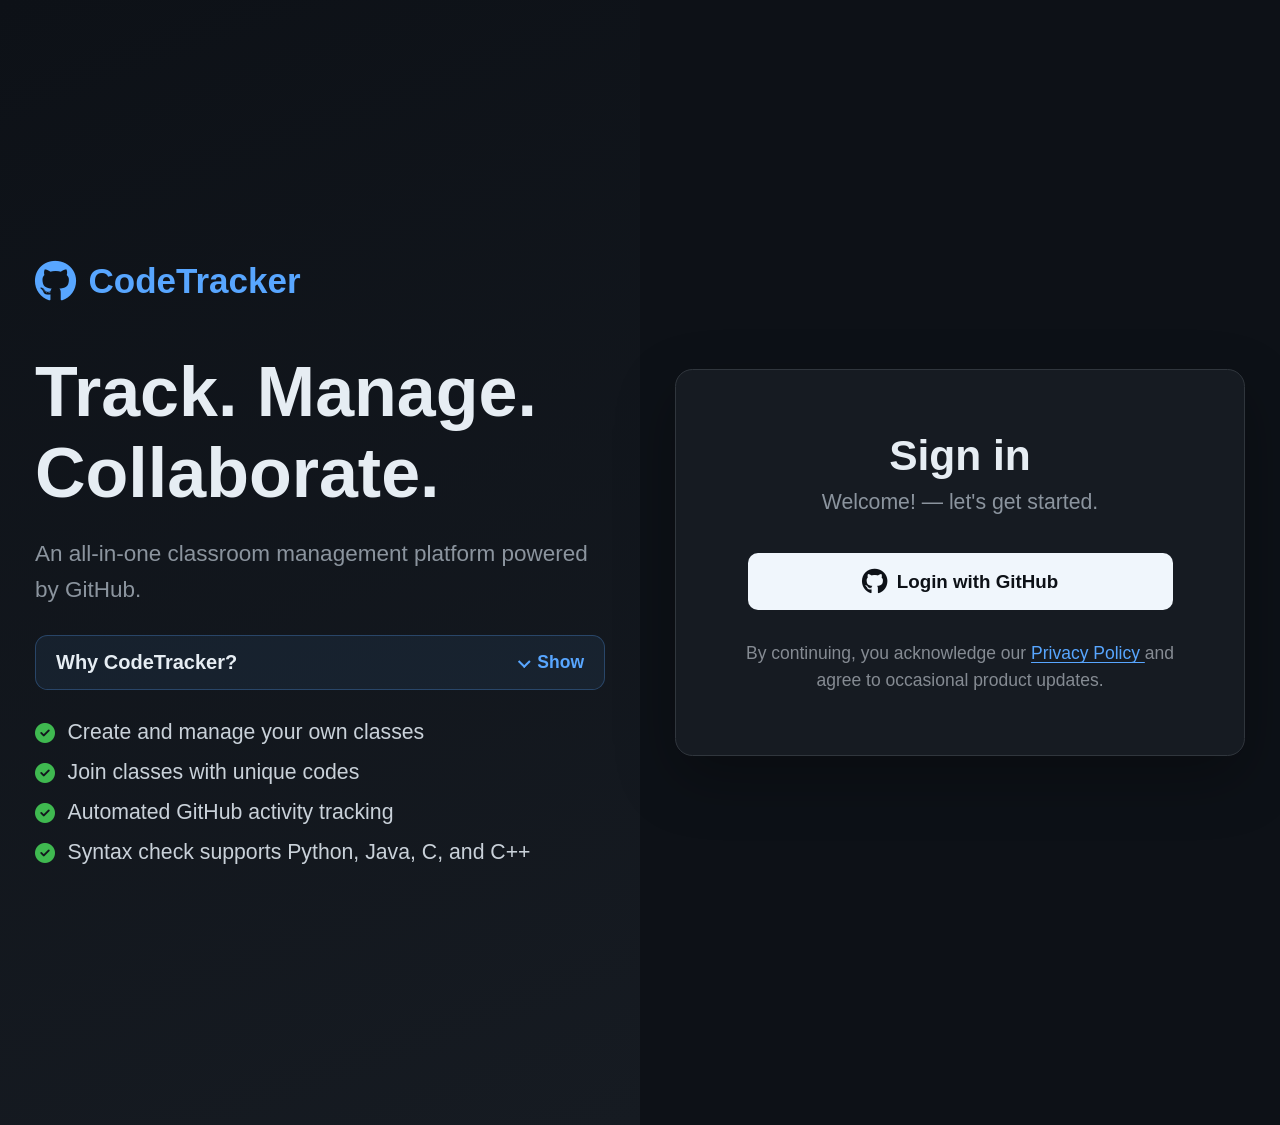
==== commit a74f0ece: "Improve themes chatbot and classroom usability" ====
--- a/index.html
+++ b/index.html
@@ -1,72 +1,64 @@
 <!DOCTYPE html>
-<html lang="en">
+<html lang="en" data-theme="dark">
 <head>
-  <!-- CodeTracker theme: set before paint to prevent flashing -->
-  <script id="codetracker-theme-init">
-    (() => {
-      const key = "codetracker-theme";
-      let saved = null;
-      try { saved = localStorage.getItem(key); } catch (_) {}
-      const system = window.matchMedia("(prefers-color-scheme: light)").matches ? "light" : "dark";
-      document.documentElement.dataset.theme = saved === "light" || saved === "dark" ? saved : system;
-    })();
-  </script>
-
   <meta charset="UTF-8">
   <meta name="viewport" content="width=device-width, initial-scale=1.0">
+
   <title>CodeTracker — Sign In</title>
-  <link rel="icon" type="image/png" href="/frontend/asset/git.png">
 
-  <script>
-    (() => {
-      const storageKey = "codetracker-theme";
-      let savedTheme = null;
+  <link
+    rel="icon"
+    type="image/png"
+    href="/frontend/asset/git.png"
+  >
 
-      try {
-        savedTheme = localStorage.getItem(storageKey);
-      } catch (_) {
-        savedTheme = null;
-      }
+  <link
+    rel="stylesheet"
+    href="frontend/css/style.css"
+  >
 
-      const systemTheme = window.matchMedia("(prefers-color-scheme: light)").matches
-        ? "light"
-        : "dark";
+  <link
+    rel="stylesheet"
+    href="https://cdnjs.cloudflare.com/ajax/libs/font-awesome/6.5.0/css/all.min.css"
+  >
 
-      document.documentElement.dataset.theme =
-        savedTheme === "light" || savedTheme === "dark"
-          ? savedTheme
-          : systemTheme;
-    })();
-  </script>
-<link rel="stylesheet" href="frontend/css/style.css">
-  <link rel="stylesheet" href="https://cdnjs.cloudflare.com/ajax/libs/font-awesome/6.5.0/css/all.min.css">
-  <link rel="stylesheet" href="/frontend/css/theme.css" data-codetracker-theme>
+  <!--
+    Keep the shared variables available because style.css uses them,
+    but force this login page to remain in its original dark theme.
+  -->
+  <link
+    rel="stylesheet"
+    href="/frontend/css/theme.css"
+    data-codetracker-theme
+  >
 </head>
+
 <body>
-  <button
-    class="theme-toggle"
-    id="themeToggle"
-    type="button"
-    aria-label="Switch color theme"
-    aria-pressed="false"
-  >
-    <i class="fa-solid fa-sun" id="themeToggleIcon" aria-hidden="true"></i>
-    <span id="themeToggleText">Light mode</span>
-  </button>
+  <div class="login-page">
 
-  <div class="login-page">
     <!-- Left panel — branding -->
     <div class="brand-panel">
       <div class="brand-inner">
+
         <div class="brand-logo">
-          <i class="fab fa-github"></i>
+          <i class="fab fa-github" aria-hidden="true"></i>
           <span>CodeTracker</span>
         </div>
 
-        <h1 class="brand-heading">Track. Manage.<br>Collaborate.</h1>
-        <p class="brand-sub">An all-in-one classroom management platform powered by GitHub.</p>
+        <h1 class="brand-heading">
+          Track. Manage.<br>
+          Collaborate.
+        </h1>
 
-        <section class="platform-note" id="platformNote" data-expanded="false">
+        <p class="brand-sub">
+          An all-in-one classroom management platform powered by GitHub.
+        </p>
+
+        <section
+          class="platform-note"
+          id="platformNote"
+          data-expanded="false"
+        >
           <button
             class="note-toggle"
             id="platformNoteToggle"
@@ -78,49 +70,96 @@
             <span class="note-state" aria-hidden="true"></span>
           </button>
 
-          <div class="note-body" id="platformNoteBody" aria-hidden="true">
+          <div
+            class="note-body"
+            id="platformNoteBody"
+            aria-hidden="true"
+          >
             <div class="note-body-inner">
               <p>
-                This platform encourages students to actively use version control systems, helping them build habits aligned with real-world development practices.
+                This platform encourages students to actively use version
+                control systems, helping them build habits aligned with
+                real-world development practices.
               </p>
+
               <p>
-                By integrating industry-standard tools, the school ensures students gain practical experience that mirrors professional workflows while helping professors and instructors monitor and track project activity more efficiently.
+                By integrating industry-standard tools, the school ensures
+                students gain practical experience that mirrors professional
+                workflows while helping professors and instructors monitor
+                and track project activity more efficiently.
               </p>
             </div>
           </div>
         </section>
 
         <ul class="feature-list">
-          <li><i class="fa-solid fa-circle-check"></i> Create and manage your own classes</li>
-          <li><i class="fa-solid fa-circle-check"></i> Join classes with unique codes</li>
-          <li><i class="fa-solid fa-circle-check"></i> Automated GitHub activity tracking</li>
-          <li><i class="fa-solid fa-circle-check"></i> Syntax check supports Python, Java, C, and C++</li>
+          <li>
+            <i class="fa-solid fa-circle-check" aria-hidden="true"></i>
+            Create and manage your own classes
+          </li>
+
+          <li>
+            <i class="fa-solid fa-circle-check" aria-hidden="true"></i>
+            Join classes with unique codes
+          </li>
+
+          <li>
+            <i class="fa-solid fa-circle-check" aria-hidden="true"></i>
+            Automated GitHub activity tracking
+          </li>
+
+          <li>
+            <i class="fa-solid fa-circle-check" aria-hidden="true"></i>
+            Syntax check supports Python, Java, C, and C++
+          </li>
         </ul>
+
       </div>
     </div>
 
     <!-- Right panel — sign-in form -->
     <div class="login-container">
       <div class="login-box">
+
         <h2>Sign in</h2>
-        <p class="login-sub">Welcome! — let's get started.</p>
 
-        <button id="githubLogin" class="github-btn">
-          <i class="fab fa-github"></i>
+        <p class="login-sub">
+          Welcome! — let's get started.
+        </p>
+
+        <button
+          id="githubLogin"
+          class="github-btn"
+          type="button"
+        >
+          <i class="fab fa-github" aria-hidden="true"></i>
           <span>Login with GitHub</span>
         </button>
 
         <p class="below">
           By continuing, you acknowledge our
-          <a class="policy-link" href="/privacy/" target="_self" rel="noopener noreferrer">Privacy Policy</a>
+          <a
+            class="policy-link"
+            href="/privacy/"
+            target="_self"
+            rel="noopener noreferrer"
+          >
+            Privacy Policy
+          </a>
           and agree to occasional product updates.
         </p>
+
       </div>
     </div>
+
   </div>
 
   <script src="frontend/script/api-client.js"></script>
-<script src="frontend/script/script.js"></script>
-  <script src="/frontend/script/theme.js" data-codetracker-theme></script>
+  <script src="frontend/script/script.js"></script>
+
+  <!--
+    theme.js is deliberately not loaded on the login page.
+    Authenticated pages will continue loading it.
+  -->
 </body>
-</html>
+</html>
